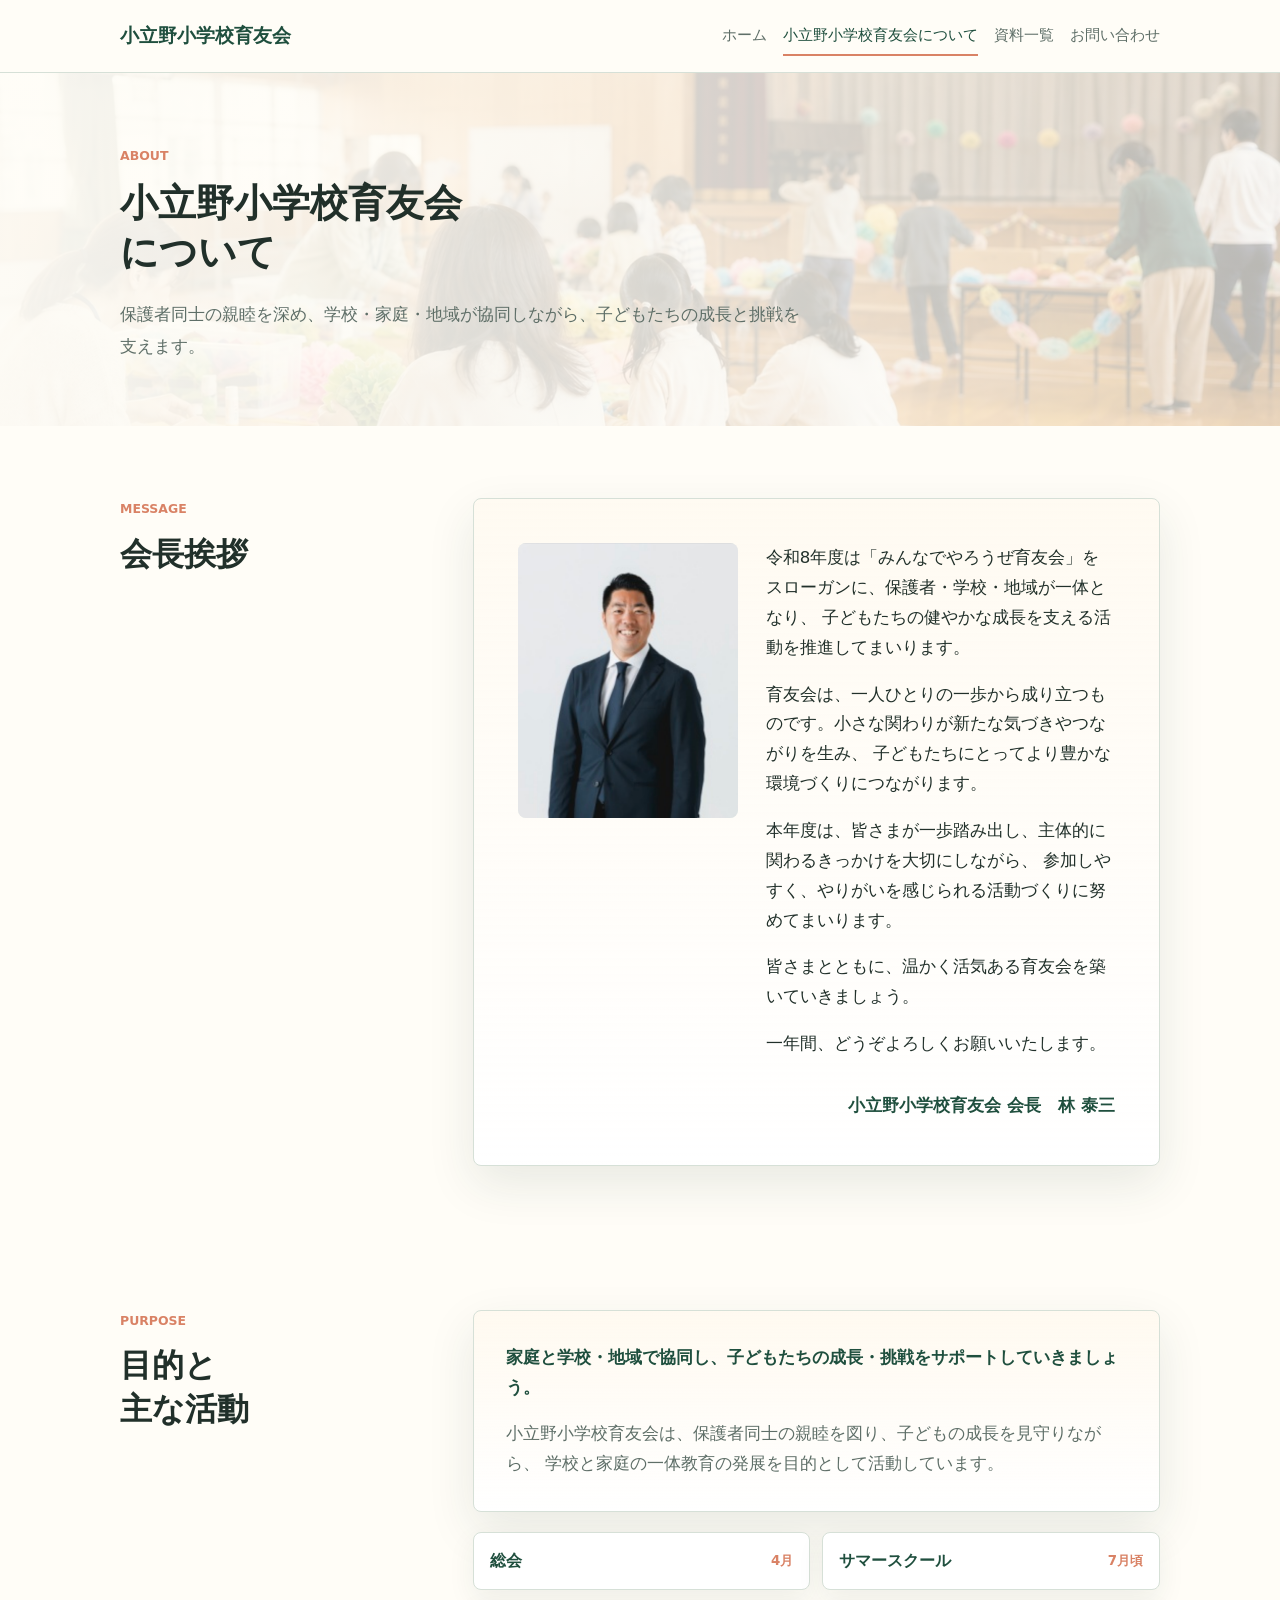
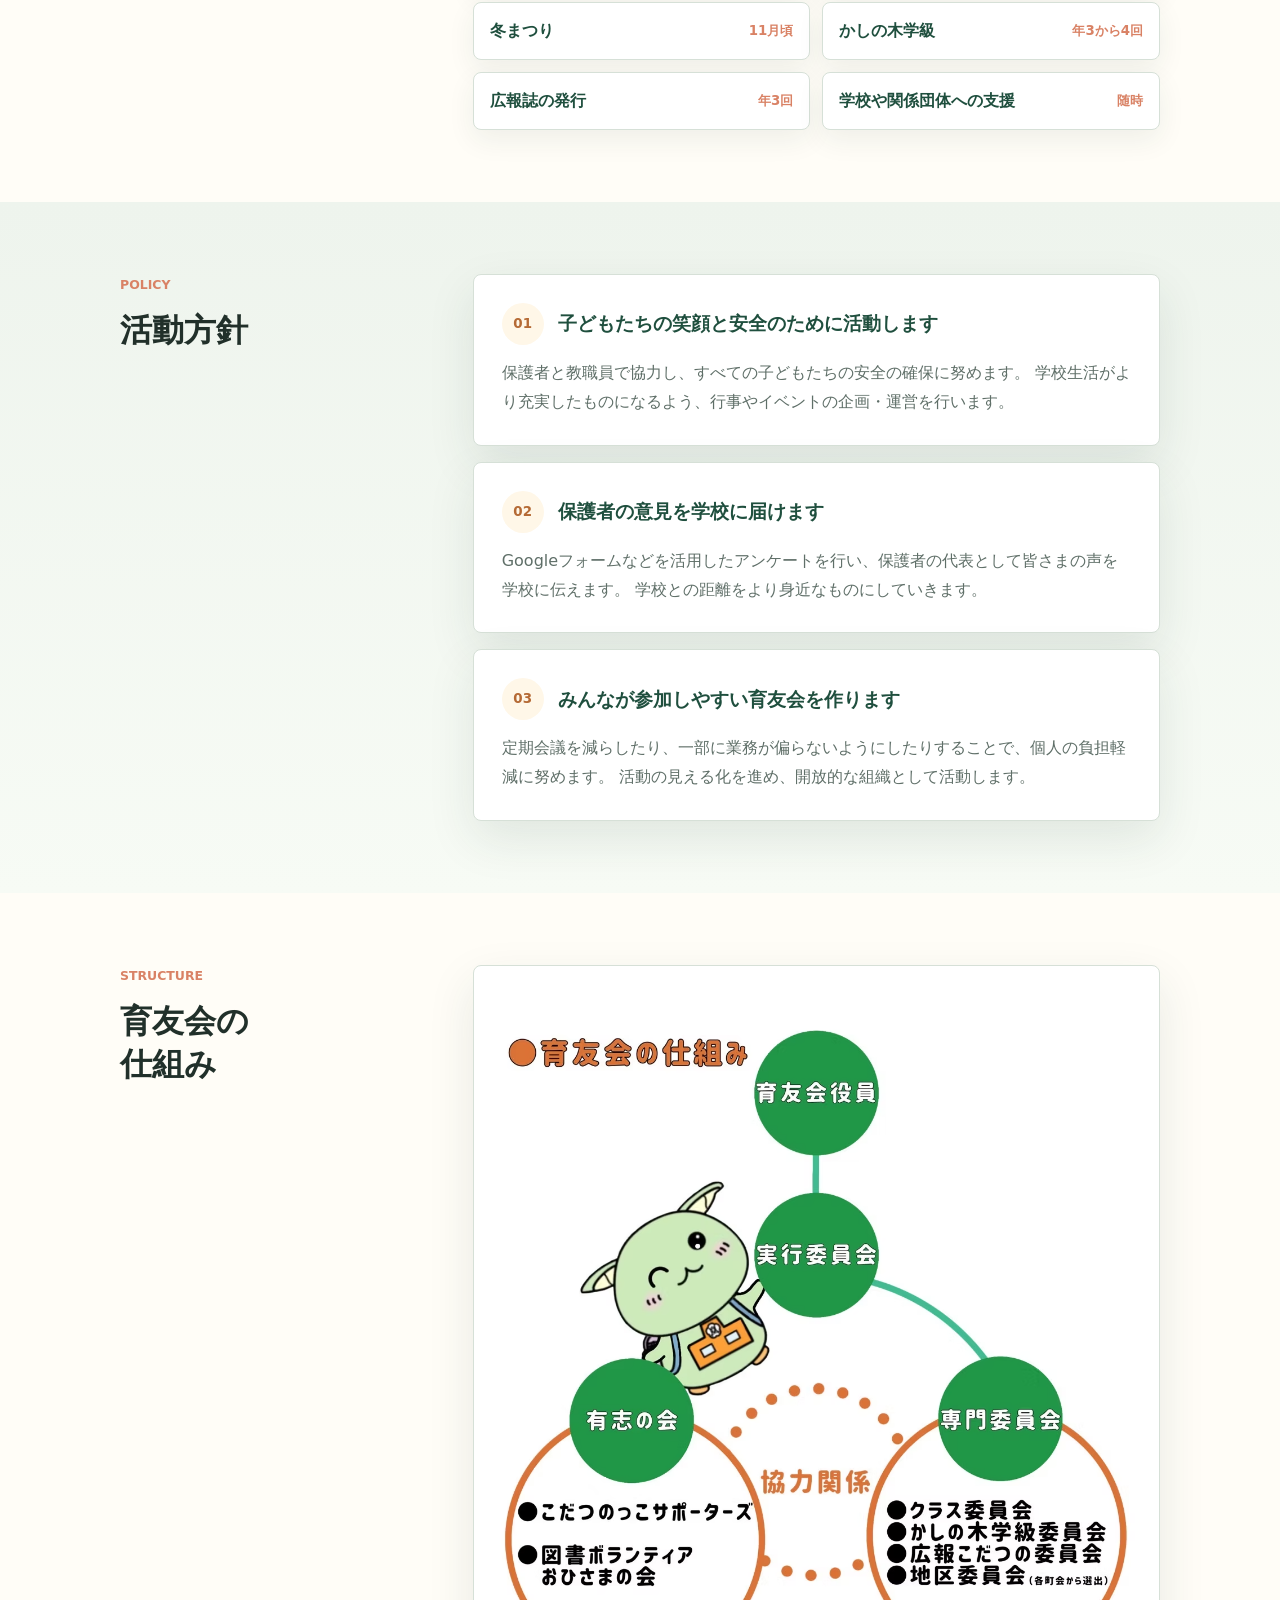
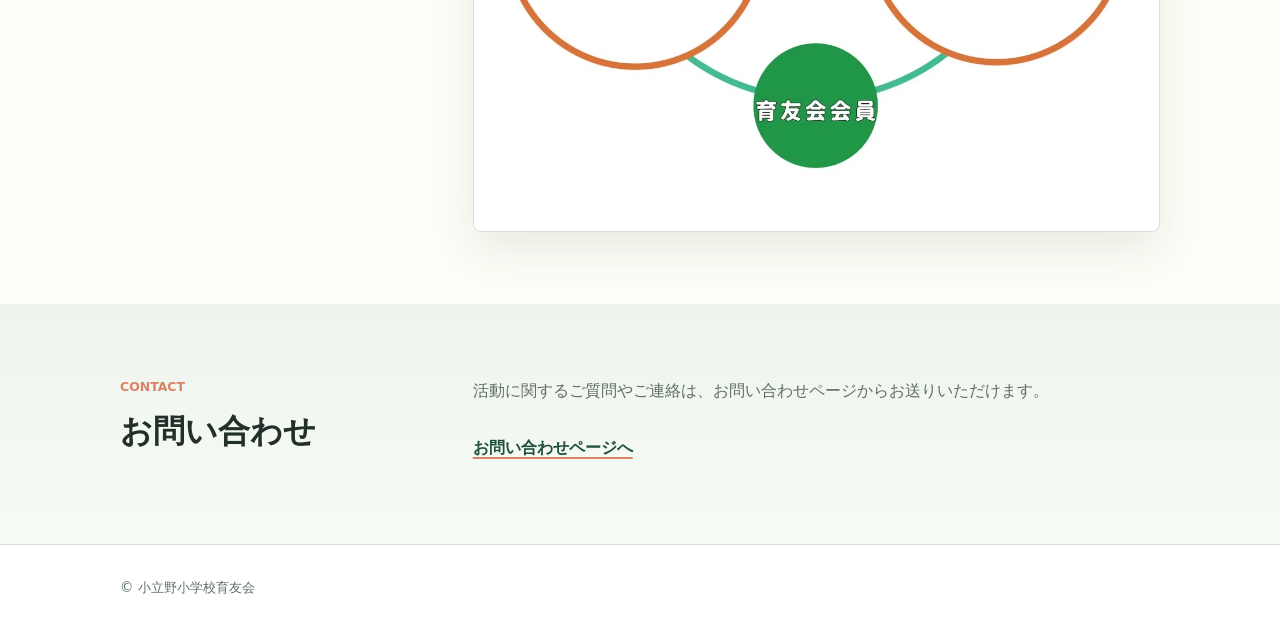
==== about.html @ 8ec5bdec "Add static GitHub Pages site" ====
<!doctype html>
<html lang="ja">
  <head>
    <meta charset="utf-8">
    <meta name="viewport" content="width=device-width, initial-scale=1">
    <title>小立野小学校育友会について | 小立野小学校育友会</title>
    <meta name="description" content="小立野小学校育友会の目的、主な活動、仕組み、会長 林 泰三からの挨拶を掲載しています。">
    <link rel="stylesheet" href="styles.css">
  </head>
  <body>
    <header class="site-header">
      <div class="container header-inner">
        <a class="site-title" href="index.html">小立野小学校育友会</a>
        <nav class="site-nav" aria-label="主要ナビゲーション">
          <a href="index.html">ホーム</a>
          <a href="about.html" aria-current="page">小立野小学校育友会について</a>
          <a href="assembly.html">資料一覧</a>
          <a href="contact.html">お問い合わせ</a>
        </nav>
      </div>
    </header>

    <main>
      <section class="page-heading page-heading-photo about-heading">
        <div class="container">
          <p class="eyebrow">About</p>
          <h1>
            <span>小立野小学校育友会</span>
            <span>について</span>
          </h1>
          <p class="lead">
            保護者同士の親睦を深め、学校・家庭・地域が協同しながら、子どもたちの成長と挑戦を支えます。
          </p>
        </div>
      </section>

      <section class="section">
        <div class="container section-grid">
          <div>
            <p class="eyebrow">Message</p>
            <h2>会長挨拶</h2>
          </div>
          <article class="message president-message">
            <figure class="president-photo">
              <img
                src="assets/images/president-hayashi.png"
                alt="小立野小学校育友会 会長 林 泰三"
              >
            </figure>
            <div class="message-body">
              <p>
                令和8年度は「みんなでやろうぜ育友会」をスローガンに、保護者・学校・地域が一体となり、
                子どもたちの健やかな成長を支える活動を推進してまいります。
              </p>
              <p>
                育友会は、一人ひとりの一歩から成り立つものです。小さな関わりが新たな気づきやつながりを生み、
                子どもたちにとってより豊かな環境づくりにつながります。
              </p>
              <p>
                本年度は、皆さまが一歩踏み出し、主体的に関わるきっかけを大切にしながら、
                参加しやすく、やりがいを感じられる活動づくりに努めてまいります。
              </p>
              <p>皆さまとともに、温かく活気ある育友会を築いていきましょう。</p>
              <p>一年間、どうぞよろしくお願いいたします。</p>
              <p class="signature">小立野小学校育友会 会長　林 泰三</p>
            </div>
          </article>
        </div>
      </section>

      <section class="section">
        <div class="container section-grid">
          <div>
            <p class="eyebrow">Purpose</p>
            <h2>
              <span>目的と</span>
              <span>主な活動</span>
            </h2>
          </div>
          <div class="about-overview">
            <div class="overview-card">
              <p>
                家庭と学校・地域で協同し、子どもたちの成長・挑戦をサポートしていきましょう。
              </p>
              <p>
                小立野小学校育友会は、保護者同士の親睦を図り、子どもの成長を見守りながら、
                学校と家庭の一体教育の発展を目的として活動しています。
              </p>
            </div>

            <ul class="activity-list" aria-label="主な活動">
              <li><span>総会</span><small>4月</small></li>
              <li><span>サマースクール</span><small>7月頃</small></li>
              <li><span>冬まつり</span><small>11月頃</small></li>
              <li><span>かしの木学級</span><small>年3から4回</small></li>
              <li><span>広報誌の発行</span><small>年3回</small></li>
              <li><span>学校や関係団体への支援</span><small>随時</small></li>
            </ul>
          </div>
        </div>
      </section>

      <section class="section muted">
        <div class="container section-grid">
          <div>
            <p class="eyebrow">Policy</p>
            <h2>
              <span>活動方針</span>
            </h2>
          </div>
          <div class="value-grid">
            <article class="value-card">
              <div class="value-heading">
                <p class="feature-icon" aria-hidden="true">01</p>
                <h3>子どもたちの笑顔と安全のために活動します</h3>
              </div>
              <p>
                保護者と教職員で協力し、すべての子どもたちの安全の確保に努めます。
                学校生活がより充実したものになるよう、行事やイベントの企画・運営を行います。
              </p>
            </article>

            <article class="value-card">
              <div class="value-heading">
                <p class="feature-icon" aria-hidden="true">02</p>
                <h3>保護者の意見を学校に届けます</h3>
              </div>
              <p>
                Googleフォームなどを活用したアンケートを行い、保護者の代表として皆さまの声を学校に伝えます。
                学校との距離をより身近なものにしていきます。
              </p>
            </article>

            <article class="value-card">
              <div class="value-heading">
                <p class="feature-icon" aria-hidden="true">03</p>
                <h3>みんなが参加しやすい育友会を作ります</h3>
              </div>
              <p>
                定期会議を減らしたり、一部に業務が偏らないようにしたりすることで、個人の負担軽減に努めます。
                活動の見える化を進め、開放的な組織として活動します。
              </p>
            </article>
          </div>
        </div>
      </section>

      <section class="section">
        <div class="container section-grid">
          <div>
            <p class="eyebrow">Structure</p>
            <h2>
              <span>育友会の</span>
              <span>仕組み</span>
            </h2>
          </div>
          <figure class="structure-panel">
            <img
              src="assets/images/ikuyukai-structure.png"
              alt="育友会の仕組み。育友会役員、実行委員会、専門委員会、有志の会、育友会会員が協力関係でつながっています。専門委員会にはクラス委員会、かしの木学級委員会、広報こだつの委員会、地区委員会があり、有志の会にはこだつのっこサポーターズ、図書ボランティアおひさまの会があります。"
              loading="lazy"
            >
          </figure>
        </div>
      </section>

      <section class="section muted">
        <div class="container section-grid">
          <div>
            <p class="eyebrow">Contact</p>
            <h2>お問い合わせ</h2>
          </div>
          <div class="text-block">
            <p>
              活動に関するご質問やご連絡は、お問い合わせページからお送りいただけます。
            </p>
            <a class="text-link" href="contact.html">お問い合わせページへ</a>
          </div>
        </div>
      </section>
    </main>

    <footer class="site-footer">
      <div class="container">
        <small>&copy; 小立野小学校育友会</small>
      </div>
    </footer>
  </body>
</html>
---- styles.css ----
:root {
  color-scheme: light;
  --color-text: #21302a;
  --color-muted: #5f6f68;
  --color-bg: #fbfcf8;
  --color-surface: #ffffff;
  --color-soft: #eef4ed;
  --color-cream: #fff7e8;
  --color-sky: #e8f5fb;
  --color-line: #d6e0d7;
  --color-primary: #2e6f57;
  --color-primary-dark: #1f4f3e;
  --color-accent: #b56a35;
  --color-coral: #d98265;
  --shadow-soft: 0 18px 48px rgba(34, 55, 45, 0.1);
  --shadow-lift: 0 28px 70px rgba(34, 55, 45, 0.16);
}

* {
  box-sizing: border-box;
}

body {
  margin: 0;
  background: #fffdf7;
  color: var(--color-text);
  font-family:
    system-ui,
    -apple-system,
    BlinkMacSystemFont,
    "Segoe UI",
    sans-serif;
  line-height: 1.8;
}

a {
  color: inherit;
}

.container {
  width: min(100% - 40px, 1040px);
  margin: 0 auto;
}

.site-header {
  position: sticky;
  top: 0;
  z-index: 10;
  background: rgba(255, 253, 247, 0.92);
  border-bottom: 1px solid var(--color-line);
  backdrop-filter: blur(12px);
}

.header-inner {
  display: flex;
  align-items: center;
  justify-content: space-between;
  min-height: 72px;
  gap: 24px;
}

.site-title {
  color: var(--color-primary-dark);
  font-size: 1.18rem;
  font-weight: 700;
  text-decoration: none;
  white-space: nowrap;
}

.site-nav {
  display: flex;
  flex-wrap: wrap;
  justify-content: flex-end;
  gap: 8px 16px;
  color: var(--color-muted);
  font-size: 0.92rem;
}

.site-nav a {
  border-bottom: 2px solid transparent;
  padding: 6px 0;
  text-decoration: none;
}

.site-nav a:hover,
.site-nav a:focus-visible,
.site-nav a[aria-current="page"] {
  color: var(--color-primary-dark);
  border-bottom-color: var(--color-coral);
}

.hero,
.page-heading {
  padding: 72px 0 64px;
  background:
    linear-gradient(135deg, rgba(238, 244, 237, 0.92), rgba(255, 255, 255, 0.7)),
    var(--color-soft);
}

.photo-hero {
  display: flex;
  align-items: flex-end;
  min-height: 700px;
  padding: 0;
  background-position: center;
  background-size: cover;
}

.home-hero {
  background-image:
    linear-gradient(90deg, rgba(19, 45, 35, 0.82), rgba(19, 45, 35, 0.5) 45%, rgba(19, 45, 35, 0.08)),
    url("assets/images/community-hero-v2.jpg");
}

.hero-content {
  width: 100%;
  padding: 88px 0;
}

.photo-hero .eyebrow,
.photo-hero h1,
.photo-hero .lead {
  color: #ffffff;
  text-shadow: 0 2px 18px rgba(0, 0, 0, 0.3);
}

.photo-hero .eyebrow {
  color: #ffe0a8;
}

.page-heading-photo {
  position: relative;
  overflow: hidden;
  background-position: center;
  background-size: cover;
}

.page-heading-photo::before {
  position: absolute;
  inset: 0;
  content: "";
  background: linear-gradient(90deg, rgba(255, 253, 247, 0.96), rgba(255, 253, 247, 0.72));
}

.page-heading-photo .container {
  position: relative;
}

.about-heading {
  background-image: url("assets/images/activity-event.jpg");
}

.documents-heading {
  background-image: url("assets/images/documents-heading.jpg");
  background-position: center 58%;
}

.contact-heading {
  background-image: url("assets/images/contact-desk.jpg");
}

.eyebrow {
  margin: 0 0 12px;
  color: var(--color-coral);
  font-size: 0.78rem;
  font-weight: 700;
  letter-spacing: 0;
  text-transform: uppercase;
}

h1,
h2,
h3,
p {
  margin-top: 0;
}

h1 {
  margin-bottom: 22px;
  font-size: 2.35rem;
  line-height: 1.28;
}

h2 {
  margin-bottom: 18px;
  font-size: 2rem;
  line-height: 1.36;
}

h3 {
  margin-bottom: 8px;
  font-size: 1.08rem;
  line-height: 1.45;
}

h1 span,
h2 span {
  display: block;
}

.hero-title {
  max-width: 760px;
  font-size: 3rem;
  line-height: 1.32;
}

.lead {
  max-width: 680px;
  margin-bottom: 0;
  color: var(--color-muted);
  font-size: 1.06rem;
  line-height: 1.9;
}

.hero-actions {
  display: flex;
  flex-wrap: wrap;
  gap: 12px;
  margin-top: 32px;
}

.button {
  display: inline-flex;
  align-items: center;
  justify-content: center;
  min-height: 46px;
  border: 1px solid var(--color-primary);
  border-radius: 6px;
  padding: 0 18px;
  font-weight: 700;
  text-decoration: none;
  transition:
    box-shadow 160ms ease,
    transform 160ms ease,
    background-color 160ms ease;
}

.button.primary {
  background: var(--color-primary);
  color: #ffffff;
}

.button.secondary {
  background: transparent;
  color: var(--color-primary-dark);
}

.button.tertiary {
  background: rgba(255, 255, 255, 0.12);
  color: var(--color-primary-dark);
}

.photo-hero .button.secondary,
.photo-hero .button.tertiary {
  border-color: rgba(255, 255, 255, 0.82);
  color: #ffffff;
}

.button:hover,
.button:focus-visible {
  box-shadow: 0 0 0 4px rgba(46, 111, 87, 0.14);
  transform: translateY(-1px);
}

.button.disabled {
  border-color: var(--color-line);
  background: var(--color-soft);
  color: var(--color-muted);
  cursor: default;
}

.section {
  padding: 72px 0;
}

.section.muted {
  background: linear-gradient(180deg, var(--color-soft), #f7fbf5);
}

.soft-band {
  background: linear-gradient(180deg, var(--color-cream), #fffdf7);
}

.cta-section {
  background: linear-gradient(135deg, var(--color-sky), var(--color-cream));
}

.section-grid {
  display: grid;
  grid-template-columns: minmax(180px, 0.42fr) minmax(0, 1fr);
  gap: 40px 64px;
  align-items: start;
}

.update-list,
.message,
.text-block,
.about-overview,
.download-list,
.feature-grid,
.value-grid,
.split-copy,
.form-panel {
  max-width: 720px;
}

.update-item,
.message,
.overview-card,
.download-item,
.feature-card,
.value-card,
.structure-panel,
.form-panel {
  border: 1px solid var(--color-line);
  border-radius: 8px;
  background: var(--color-surface);
  box-shadow: var(--shadow-soft);
}

.welcome-section {
  background: #fffdf7;
}

.feature-grid {
  display: grid;
  grid-template-columns: repeat(3, minmax(0, 1fr));
  gap: 16px;
}

.feature-card {
  padding: 24px;
}

.about-overview {
  display: grid;
  gap: 20px;
}

.overview-card {
  padding: 32px;
  background:
    linear-gradient(180deg, rgba(255, 247, 232, 0.64), rgba(255, 255, 255, 0.92)),
    var(--color-surface);
}

.overview-card p {
  color: var(--color-muted);
  font-size: 1.04rem;
}

.overview-card p:first-child {
  color: var(--color-primary-dark);
  font-weight: 700;
}

.overview-card p:last-child {
  margin-bottom: 0;
}

.activity-list {
  display: grid;
  grid-template-columns: repeat(2, minmax(0, 1fr));
  gap: 12px;
  margin: 0;
  padding: 0;
  list-style: none;
}

.activity-list li {
  display: flex;
  align-items: center;
  justify-content: space-between;
  gap: 14px;
  min-height: 58px;
  border: 1px solid var(--color-line);
  border-radius: 8px;
  padding: 12px 16px;
  background: var(--color-surface);
  box-shadow: 0 10px 28px rgba(34, 55, 45, 0.07);
}

.activity-list span {
  color: var(--color-primary-dark);
  font-weight: 700;
}

.activity-list small {
  flex: 0 0 auto;
  color: var(--color-coral);
  font-weight: 700;
}

.feature-card h3 {
  white-space: nowrap;
  word-break: keep-all;
  font-size: 1.02rem;
}

.feature-icon {
  display: inline-flex;
  align-items: center;
  justify-content: center;
  width: 42px;
  height: 42px;
  margin-bottom: 18px;
  border-radius: 999px;
  background: var(--color-cream);
  color: var(--color-accent);
  font-size: 0.84rem;
  font-weight: 800;
}

.feature-card p:last-child {
  margin-bottom: 0;
  color: var(--color-muted);
}

.value-grid {
  display: grid;
  gap: 16px;
}

.value-card {
  padding: 28px;
}

.value-heading {
  display: flex;
  align-items: center;
  gap: 14px;
  margin-bottom: 14px;
}

.value-heading .feature-icon {
  flex: 0 0 auto;
  margin-bottom: 0;
}

.value-card h3 {
  margin-bottom: 0;
  color: var(--color-primary-dark);
  font-size: 1.16rem;
  line-height: 1.5;
}

.value-card p:last-child {
  margin-bottom: 0;
  color: var(--color-muted);
}

.split-section {
  display: grid;
  grid-template-columns: minmax(0, 1.12fr) minmax(280px, 0.88fr);
  gap: 48px;
  align-items: center;
}

.feature-photo {
  margin: 0;
  overflow: hidden;
  border-radius: 8px;
  box-shadow: var(--shadow-lift);
}

.feature-photo img {
  display: block;
  width: 100%;
  aspect-ratio: 16 / 10;
  object-fit: cover;
}

.split-copy p:not(.eyebrow) {
  color: var(--color-muted);
  font-size: 1.04rem;
}

.update-item {
  padding: 28px;
  border-left: 6px solid var(--color-coral);
}

.note-update {
  display: grid;
  grid-template-columns: 180px minmax(0, 1fr);
  gap: 22px;
  align-items: center;
}

.update-thumb {
  display: block;
  width: 100%;
  aspect-ratio: 16 / 9;
  border-radius: 6px;
  object-fit: cover;
  background: var(--color-soft);
}

.update-copy {
  min-width: 0;
}

.update-copy h3 a {
  text-decoration: none;
}

.update-copy h3 a:hover,
.update-copy h3 a:focus-visible {
  color: var(--color-primary);
}

.update-actions {
  display: flex;
  flex-wrap: wrap;
  gap: 12px 18px;
  align-items: center;
  margin-top: 20px;
}

.download-list {
  display: grid;
  gap: 16px;
}

.documents-layout {
  max-width: 900px;
}

.documents-layout .download-list {
  max-width: none;
}

.download-item {
  display: grid;
  grid-template-columns: minmax(0, 1fr) auto;
  gap: 24px;
  align-items: center;
  padding: 24px;
  transition:
    box-shadow 160ms ease,
    transform 160ms ease;
}

.download-item:hover {
  box-shadow: var(--shadow-lift);
  transform: translateY(-2px);
}

.download-item p:last-child {
  margin-bottom: 0;
  color: var(--color-muted);
}

.file-meta {
  margin-bottom: 6px;
  color: var(--color-coral);
  font-size: 0.82rem;
  font-weight: 700;
}

.update-date {
  margin-bottom: 8px;
  color: var(--color-coral);
  font-size: 0.88rem;
  font-weight: 700;
}

.message {
  padding: 44px;
  font-size: 1.04rem;
  background:
    linear-gradient(180deg, rgba(255, 247, 232, 0.58), rgba(255, 255, 255, 0.9)),
    var(--color-surface);
}

.president-message {
  display: grid;
  grid-template-columns: 220px minmax(0, 1fr);
  gap: 28px;
}

.president-photo {
  align-self: start;
  margin: 0;
  overflow: hidden;
  border-radius: 8px;
  background: var(--color-soft);
}

.president-photo img {
  display: block;
  width: 100%;
  aspect-ratio: 4 / 5;
  object-fit: cover;
  object-position: center top;
}

.structure-panel {
  max-width: 760px;
  margin: 0;
  padding: 24px;
  background: #ffffff;
}

.structure-panel img {
  display: block;
  width: 100%;
  height: auto;
  border-radius: 6px;
}

.message-body {
  min-width: 0;
}

.contact-layout {
  max-width: 900px;
}

.contact-layout .form-panel {
  max-width: none;
}

.form-panel {
  padding: 36px;
}

.form-embed {
  display: grid;
  gap: 18px;
}

.form-embed h2 {
  margin-bottom: 0;
}

.form-embed p {
  margin-bottom: 0;
  color: var(--color-muted);
}

.form-link {
  justify-self: start;
}

.google-form-frame {
  display: block;
  width: 100%;
  height: 1803px;
  border: 1px solid var(--color-line);
  border-radius: 8px;
  background: var(--color-soft);
}

.form-note {
  font-size: 0.92rem;
}

.message p:last-child,
.text-block p:last-child,
.update-item p:last-child {
  margin-bottom: 0;
}

.signature {
  margin-top: 32px;
  color: var(--color-primary-dark);
  font-weight: 700;
  text-align: right;
}

.text-block {
  color: var(--color-muted);
  font-size: 1.02rem;
}

.media-text {
  display: grid;
  gap: 24px;
  max-width: 760px;
}

.section-photo {
  margin: 0;
  overflow: hidden;
  border-radius: 8px;
  box-shadow: var(--shadow-soft);
}

.section-photo img {
  display: block;
  width: 100%;
  aspect-ratio: 16 / 9;
  object-fit: cover;
}

.text-link {
  display: inline-block;
  margin-top: 12px;
  color: var(--color-primary-dark);
  font-weight: 700;
  text-decoration-color: var(--color-coral);
  text-decoration-thickness: 2px;
  text-underline-offset: 4px;
}

.site-footer {
  border-top: 1px solid var(--color-line);
  padding: 28px 0;
  color: var(--color-muted);
  background: var(--color-surface);
}

@media (max-width: 760px) {
  .container {
    width: min(100% - 28px, 1040px);
  }

  h1 {
    font-size: 1.95rem;
    line-height: 1.38;
  }

  h2 {
    font-size: 1.55rem;
    line-height: 1.45;
  }

  h3 {
    font-size: 1.02rem;
  }

  .hero-title {
    font-size: 2.08rem;
    line-height: 1.38;
  }

  .lead {
    font-size: 1rem;
  }

  .header-inner {
    align-items: flex-start;
    flex-direction: column;
    gap: 8px;
    padding: 16px 0;
  }

  .site-nav {
    justify-content: flex-start;
  }

  .hero,
  .page-heading {
    padding: 52px 0 48px;
  }

  .photo-hero {
    min-height: 620px;
    background-position: 62% center;
  }

  .hero-content {
    padding: 56px 0;
  }

  .section {
    padding: 52px 0;
  }

  .section-grid {
    grid-template-columns: 1fr;
    gap: 20px;
  }

  .feature-grid,
  .split-section {
    grid-template-columns: 1fr;
  }

  .activity-list {
    grid-template-columns: 1fr;
  }

  .value-heading {
    align-items: flex-start;
  }

  .split-section {
    gap: 28px;
  }

  .hero-actions {
    flex-direction: column;
    align-items: stretch;
  }

  .button {
    width: 100%;
  }

  .update-item,
  .message,
  .overview-card,
  .download-item,
  .value-card,
  .structure-panel,
  .form-panel {
    padding: 24px;
  }

  .download-item {
    grid-template-columns: 1fr;
  }

  .note-update {
    grid-template-columns: 1fr;
  }

  .president-message {
    grid-template-columns: 1fr;
  }

  .president-photo {
    width: min(100%, 220px);
  }

  .signature {
    text-align: left;
  }
}
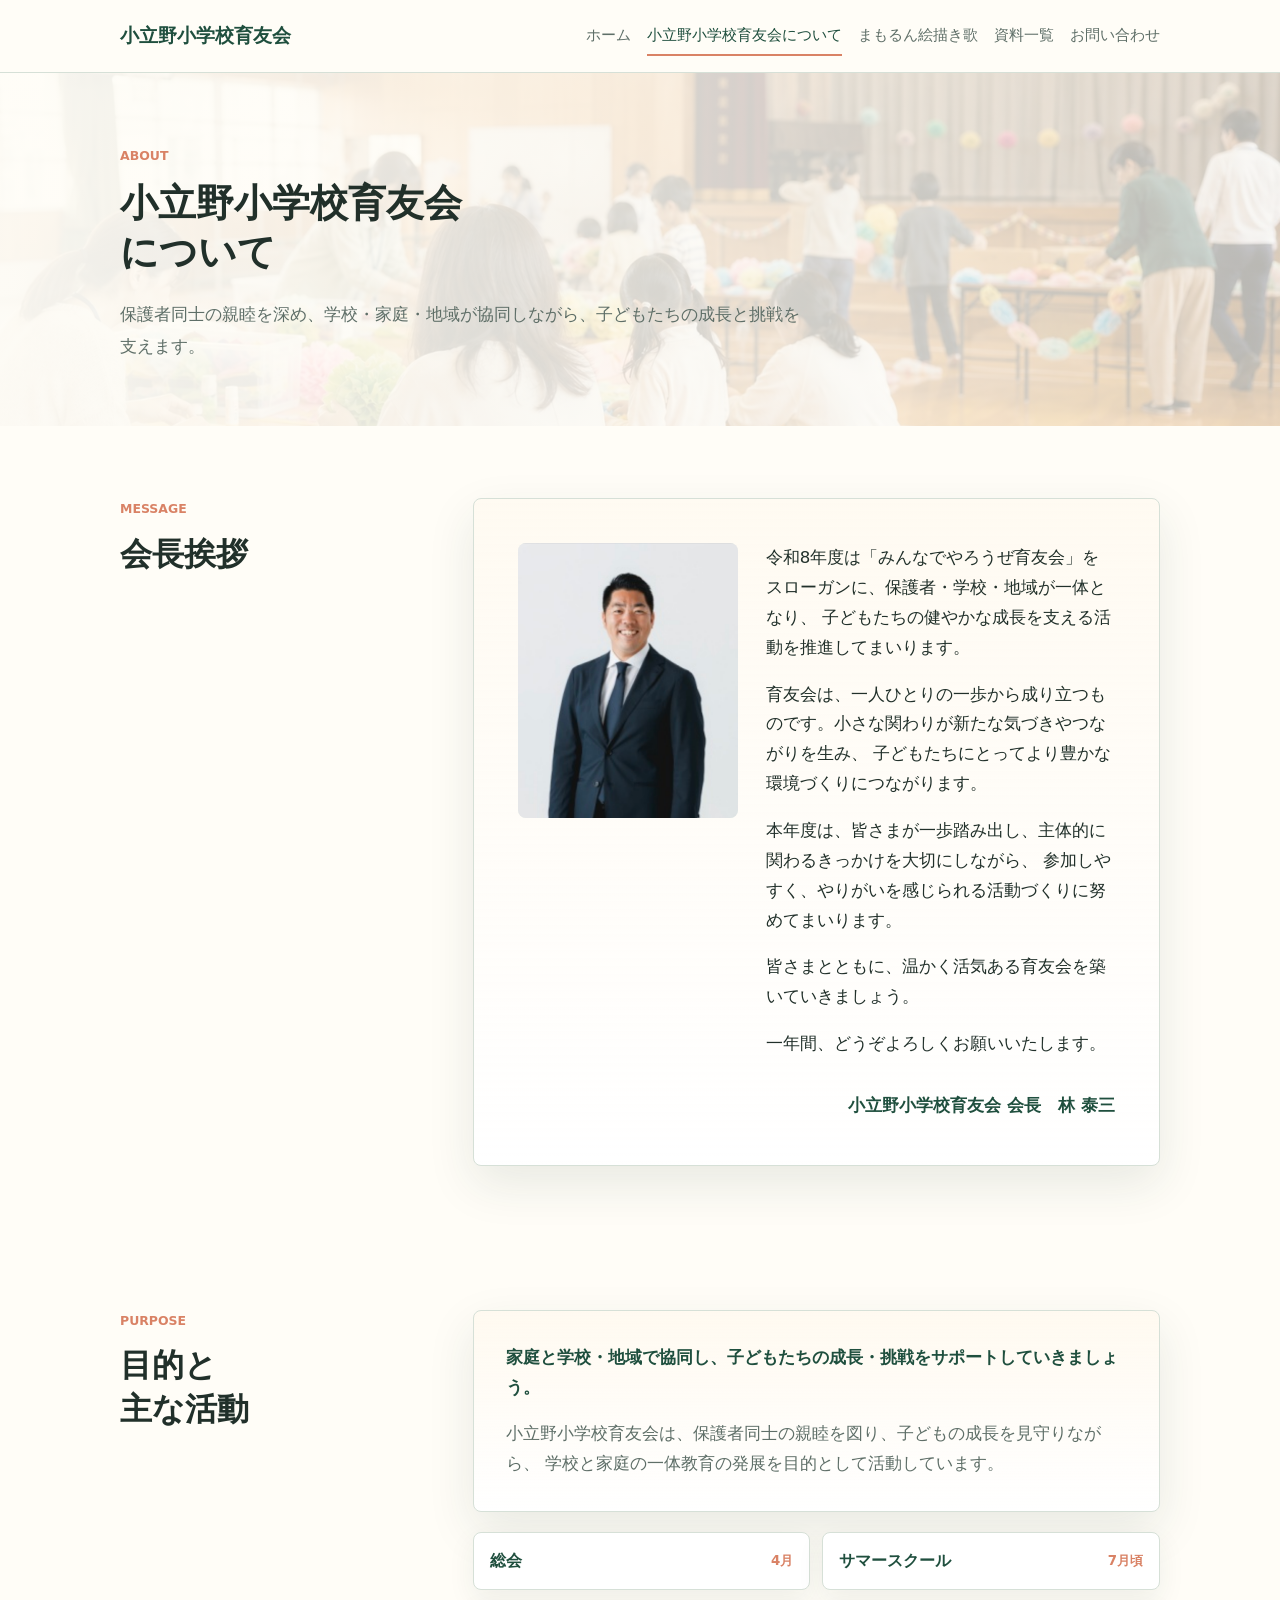
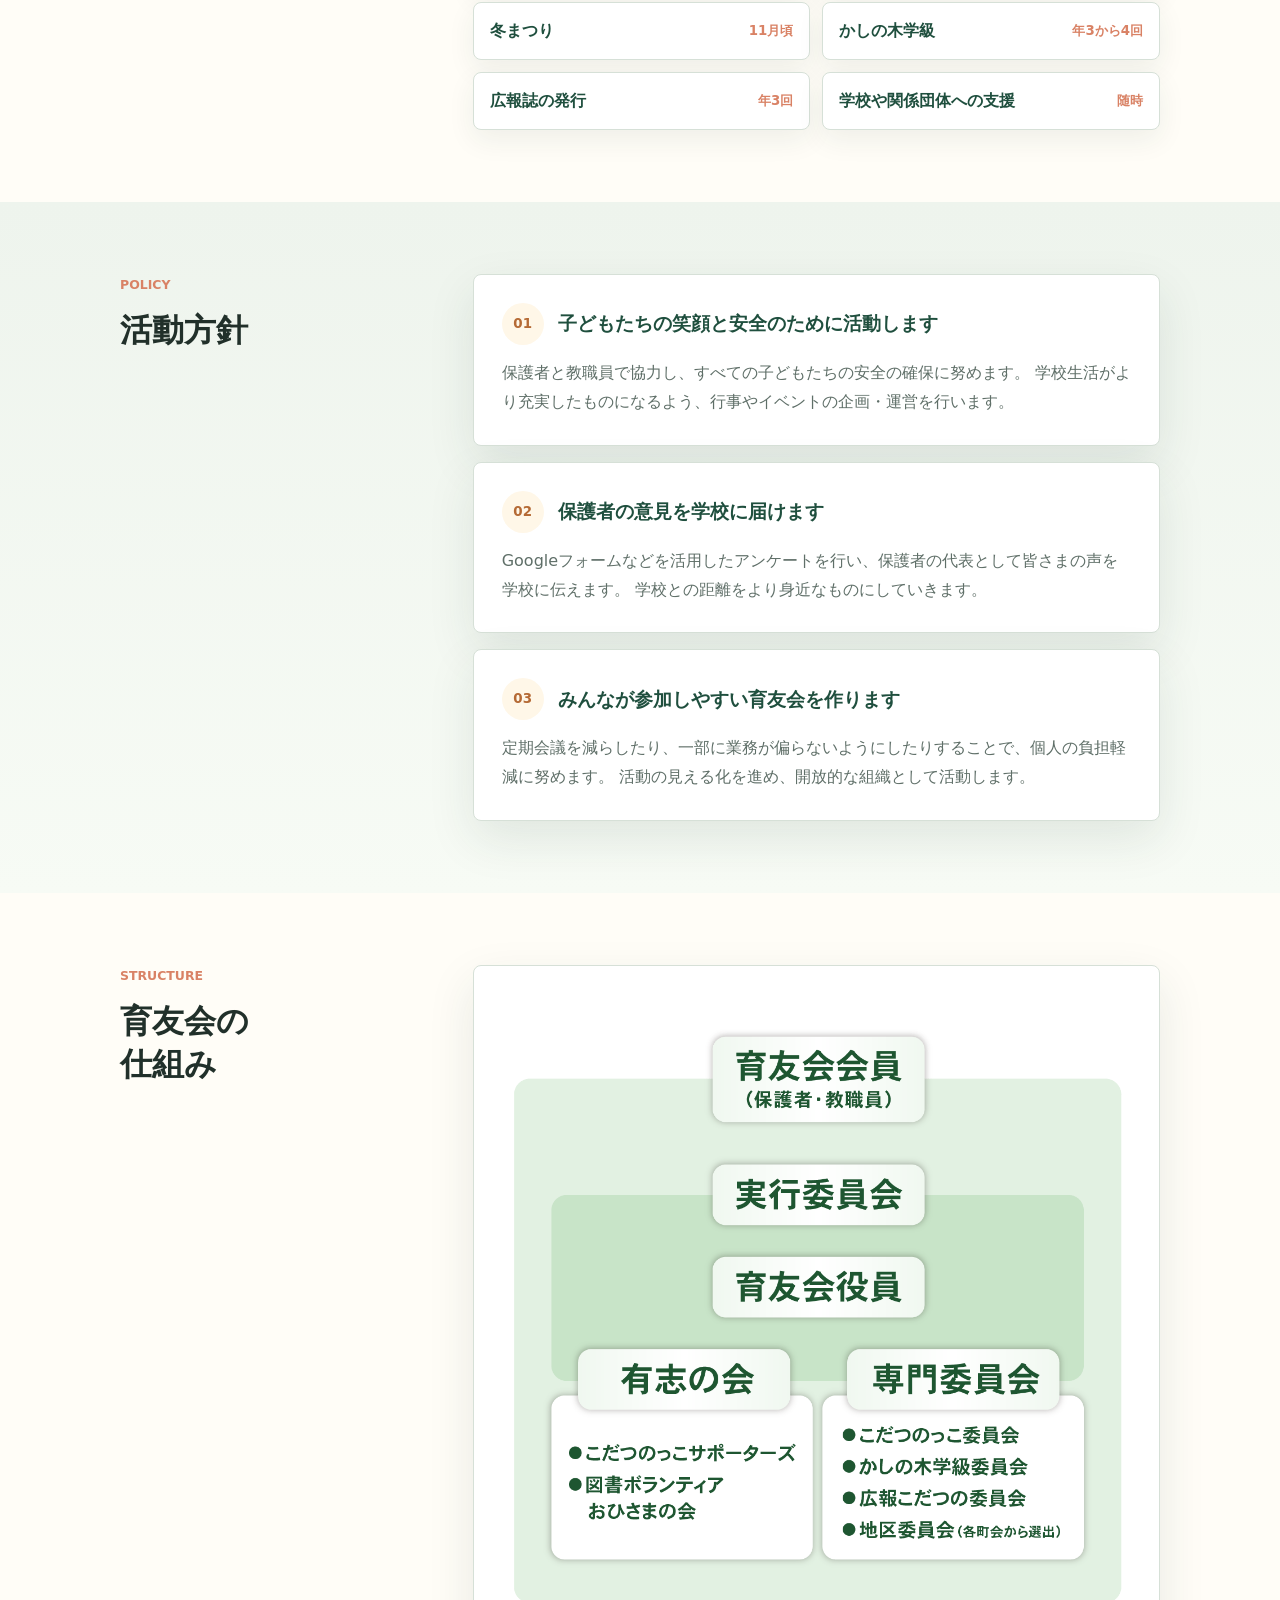
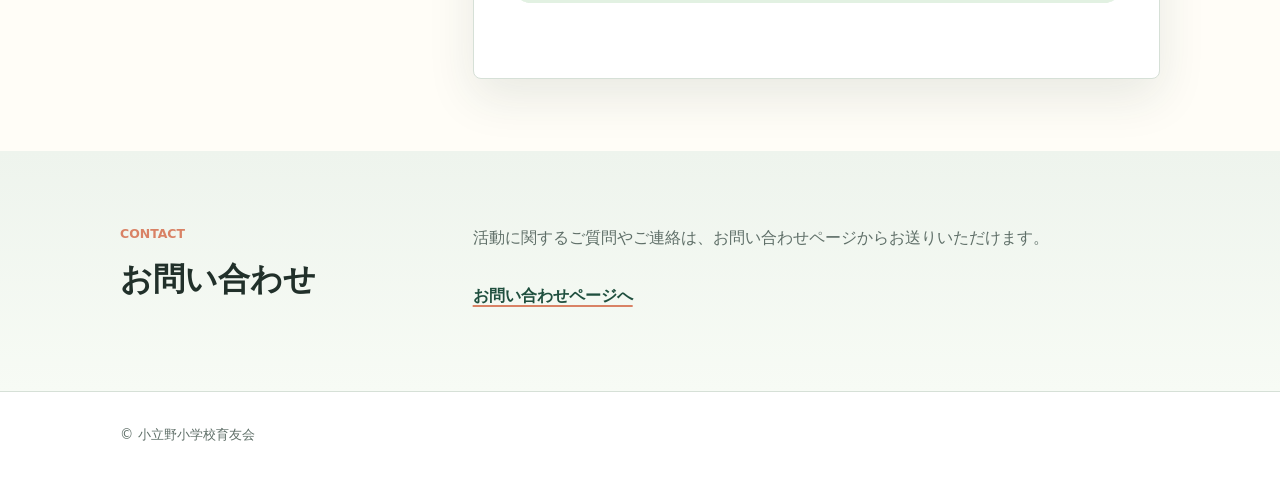
==== commit d0750638: "Add Mamorun drawing song page" ====
--- a/about.html
+++ b/about.html
@@ -14,6 +14,7 @@
         <nav class="site-nav" aria-label="主要ナビゲーション">
           <a href="index.html">ホーム</a>
           <a href="about.html" aria-current="page">小立野小学校育友会について</a>
+          <a href="mamorun.html">まもるん絵描き歌</a>
           <a href="assembly.html">資料一覧</a>
           <a href="contact.html">お問い合わせ</a>
         </nav>
--- a/styles.css
+++ b/styles.css
@@ -109,7 +109,7 @@
 .home-hero {
   background-image:
     linear-gradient(90deg, rgba(19, 45, 35, 0.82), rgba(19, 45, 35, 0.5) 45%, rgba(19, 45, 35, 0.08)),
-    url("assets/images/community-hero-v2.jpg");
+    url("assets/images/community-hero-kodatsuno.jpg");
 }
 
 .hero-content {
@@ -300,7 +300,8 @@
 .feature-grid,
 .value-grid,
 .split-copy,
-.form-panel {
+.form-panel,
+.mamorun-feature {
   max-width: 720px;
 }
 
@@ -311,7 +312,8 @@
 .feature-card,
 .value-card,
 .structure-panel,
-.form-panel {
+.form-panel,
+.video-panel {
   border: 1px solid var(--color-line);
   border-radius: 8px;
   background: var(--color-surface);
@@ -517,6 +519,175 @@
   margin-top: 20px;
 }
 
+.mamorun-feature {
+  display: grid;
+  grid-template-columns: 150px minmax(0, 1fr);
+  gap: 24px;
+  align-items: center;
+  padding: 28px;
+  border: 1px solid var(--color-line);
+  border-radius: 8px;
+  background:
+    linear-gradient(135deg, rgba(238, 244, 237, 0.86), rgba(255, 247, 232, 0.76)),
+    var(--color-surface);
+  box-shadow: var(--shadow-soft);
+}
+
+.mamorun-thumb {
+  display: block;
+  width: 100%;
+  max-width: 150px;
+  height: auto;
+  justify-self: center;
+}
+
+.mamorun-video-section {
+  background:
+    linear-gradient(180deg, #fffdf7, rgba(232, 245, 251, 0.42)),
+    #fffdf7;
+}
+
+.mamorun-showcase {
+  display: grid;
+  grid-template-columns: minmax(0, 1fr) 260px;
+  gap: 36px;
+  align-items: end;
+  margin-bottom: 28px;
+}
+
+.mamorun-showcase-copy {
+  max-width: 720px;
+}
+
+.mamorun-showcase-copy p:not(.eyebrow) {
+  color: var(--color-muted);
+  font-size: 1.04rem;
+}
+
+.mamorun-showcase-copy .button {
+  margin-top: 10px;
+}
+
+.mamorun-character {
+  margin: 0;
+  padding: 22px;
+  border: 1px solid var(--color-line);
+  border-radius: 8px;
+  background:
+    linear-gradient(180deg, rgba(238, 244, 237, 0.9), rgba(255, 255, 255, 0.92)),
+    var(--color-surface);
+  box-shadow: var(--shadow-soft);
+}
+
+.mamorun-character img {
+  display: block;
+  width: min(100%, 260px);
+  height: auto;
+  margin: 0 auto;
+}
+
+.video-panel {
+  padding: 32px;
+}
+
+.video-panel-featured {
+  max-width: 1040px;
+  margin: 0 auto;
+  padding: 18px;
+  background:
+    linear-gradient(135deg, rgba(46, 111, 87, 0.18), rgba(255, 247, 232, 0.94)),
+    var(--color-surface);
+}
+
+.video-frame {
+  position: relative;
+  width: 100%;
+  overflow: hidden;
+  border: 1px solid var(--color-line);
+  border-radius: 6px;
+  aspect-ratio: 4 / 3;
+  background: var(--color-soft);
+}
+
+.video-frame-large {
+  border-radius: 8px;
+  aspect-ratio: 16 / 9;
+  box-shadow: 0 18px 52px rgba(34, 55, 45, 0.14);
+}
+
+.drive-preview-frame {
+  position: absolute;
+  inset: 0;
+  display: block;
+  width: 100%;
+  height: 100%;
+  border: 0;
+}
+
+.lyrics-layout {
+  display: grid;
+  grid-template-columns: minmax(180px, 0.32fr) minmax(0, 1fr);
+  gap: 40px 64px;
+  align-items: start;
+}
+
+.lyrics-panel {
+  position: relative;
+  overflow: hidden;
+  max-width: 760px;
+  border: 1px solid var(--color-line);
+  border-radius: 8px;
+  padding: 36px;
+  background:
+    linear-gradient(180deg, rgba(255, 247, 232, 0.74), rgba(255, 255, 255, 0.94)),
+    var(--color-surface);
+  box-shadow: var(--shadow-soft);
+}
+
+.lyrics-heading {
+  display: flex;
+  align-items: center;
+  gap: 16px;
+  margin-bottom: 26px;
+  padding-bottom: 18px;
+  border-bottom: 1px dashed rgba(46, 111, 87, 0.28);
+}
+
+.lyrics-heading img {
+  display: block;
+  width: 68px;
+  height: auto;
+  flex: 0 0 auto;
+}
+
+.lyrics-heading p {
+  margin: 0;
+  color: var(--color-primary-dark);
+  font-size: 1.08rem;
+  font-weight: 800;
+}
+
+.lyrics-panel p {
+  margin-bottom: 0;
+}
+
+.lyrics-lines {
+  display: grid;
+  gap: 10px;
+  margin: 0;
+  padding: 0;
+  color: var(--color-primary-dark);
+  font-size: 1.18rem;
+  font-weight: 700;
+  line-height: 1.9;
+}
+
+.lyrics-lines p {
+  border-radius: 8px;
+  padding: 8px 14px;
+  background: rgba(255, 255, 255, 0.64);
+}
+
 .download-list {
   display: grid;
   gap: 16px;
@@ -805,7 +976,10 @@
   .download-item,
   .value-card,
   .structure-panel,
-  .form-panel {
+  .form-panel,
+  .video-panel,
+  .mamorun-feature,
+  .mamorun-character {
     padding: 24px;
   }
 
@@ -817,6 +991,12 @@
     grid-template-columns: 1fr;
   }
 
+  .mamorun-feature,
+  .mamorun-showcase,
+  .lyrics-layout {
+    grid-template-columns: 1fr;
+  }
+
   .president-message {
     grid-template-columns: 1fr;
   }
